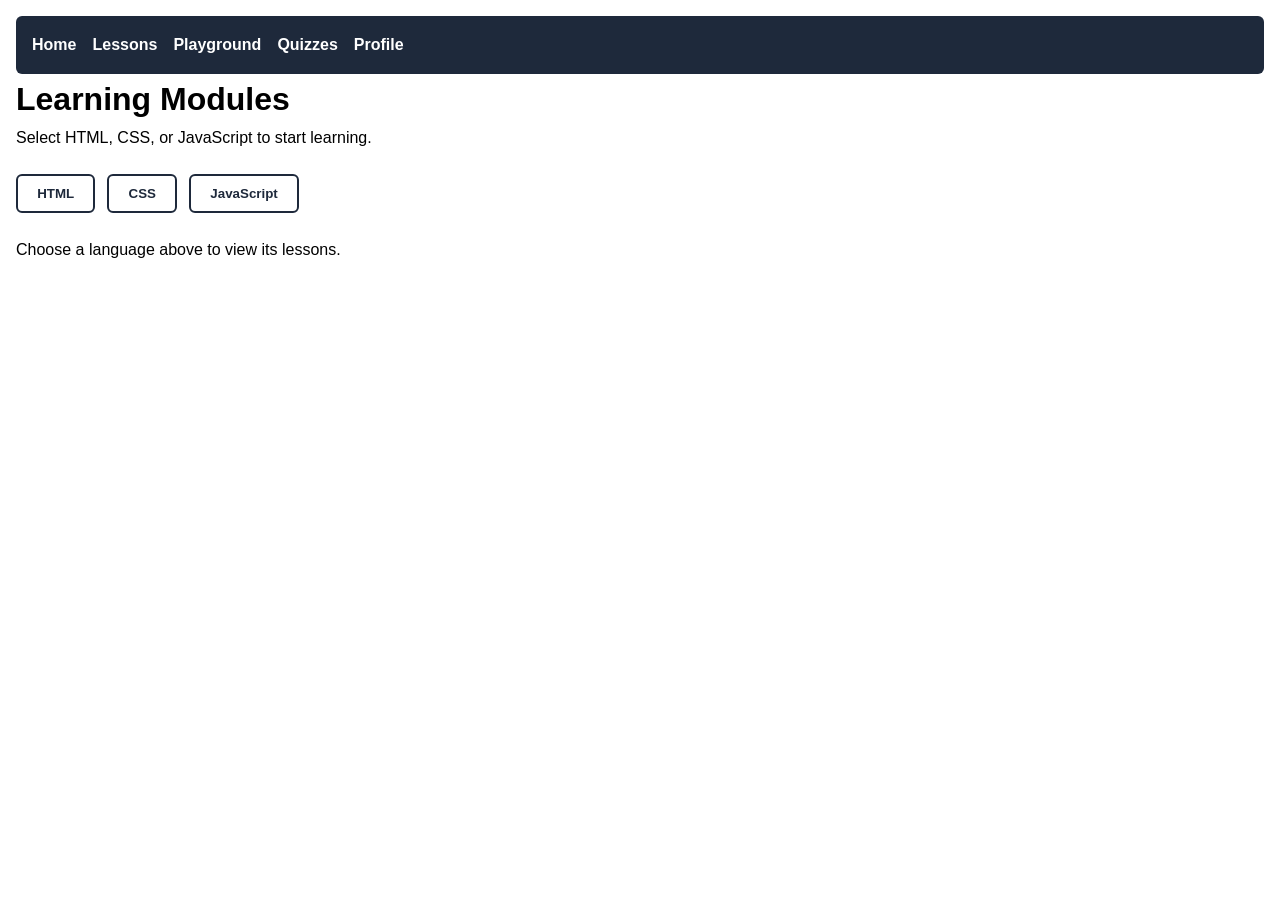
==== app.html @ 5ff77837 "Making the navigation bar and styling" ====
<!DOCTYPE html>
<html lang="en">
<head>
  <meta charset="UTF-8">
  <meta name="viewport" content="width=device-width, initial-scale=1.0">
  <title>CODECODE | Learning Modules</title>
  <link rel="stylesheet" href="styles.css">
</head>
<body>
  <header>
    <nav aria-label="Main Navigation">
      <a href="index.html">Home</a>
      <a href="app.html">Lessons</a>
      <a href="playground.html">Playground</a>
      <a href="quizzes.html" data-available="false">Quizzes</a>
      <a href="profile.html" data-available="false">Profile</a>
    </nav>
  </header>
<div id="nav-error" role="alert" hidden></div>
  <main>
    <h1>Learning Modules</h1>
    <p>Select HTML, CSS, or JavaScript to start learning.</p>
    <div id="module-selector" role="group" aria-label="Select programming language">
      <button type="button" class="module-btn" data-lang="html">HTML</button>
      <button type="button" class="module-btn" data-lang="css">CSS</button>
      <button type="button" class="module-btn" data-lang="javascript">JavaScript</button>
    </div>

    <section id="lessons-container" aria-live="polite">
      <p>Choose a language above to view its lessons.</p>
    </section>
  </main>

  <script src="script.js"></script>
</body>
</html>
---- styles.css ----
* {
  box-sizing: border-box;
  margin: 0;
  padding: 0;
}

body {
  font-family: Arial, sans-serif;
  line-height: 1.6;
  padding: 1rem;
}

nav {
  display: flex;
  flex-wrap: wrap;
  gap: 1rem;
  background-color: #1e293b;
  padding: 1rem;
  border-radius: 6px;
}

nav a {
  color: #ffffff;
  text-decoration: none;
  font-weight: bold;
}

nav a:hover {
  text-decoration: underline;
}

#nav-error {
  background-color: #fee2e2;
  color: #991b1b;
  border: 1px solid #f87171;
  padding: 0.75rem 1rem;
  margin-top: 1rem;
  border-radius: 6px;
}
#module-selector {
  display: flex;
  flex-wrap: wrap;
  gap: 0.75rem;
  margin: 1.5rem 0;
}

.module-btn {
  padding: 0.6rem 1.2rem;
  border: 2px solid #1e293b;
  background-color: #ffffff;
  color: #1e293b;
  border-radius: 6px;
  font-weight: bold;
  cursor: pointer;
}

.module-btn.active {
  background-color: #1e293b;
  color: #ffffff;
}

#lessons-container {
  display: grid;
  gap: 1rem;
}

.lesson-card {
  border: 1px solid #cbd5e1;
  border-radius: 6px;
  padding: 1rem;
  background-color: #f8fafc;
}
.sr-only {
  position: absolute;
  width: 1px;
  height: 1px;
  overflow: hidden;
  clip: rect(0, 0, 0, 0);
}

.editor-card,
.output-card {
  border: 1px solid #cbd5e1;
  border-radius: 8px;
  padding: 1.25rem;
  margin-top: 1.5rem;
  background-color: #ffffff;
}

#code-editor {
  width: 100%;
  background-color: #0f172a;
  color: #f8fafc;
  font-family: monospace;
  font-size: 1rem;
  padding: 1rem;
  border-radius: 6px;
  border: 1px solid #334155;
  resize: vertical;
}

.editor-actions {
  display: flex;
  gap: 0.75rem;
  margin-top: 1rem;
}

#run-code-btn,
#reset-code-btn {
  padding: 0.6rem 1.25rem;
  border-radius: 6px;
  font-weight: bold;
  cursor: pointer;
}

#run-code-btn {
  background-color: #1e293b;
  color: #ffffff;
  border: none;
}

#reset-code-btn {
  background-color: #ffffff;
  color: #1e293b;
  border: 1px solid #cbd5e1;
}

.msg-error {
  color: #991b1b;
  font-weight: bold;
}

.msg-success {
  color: #166534;
  font-weight: bold;
}
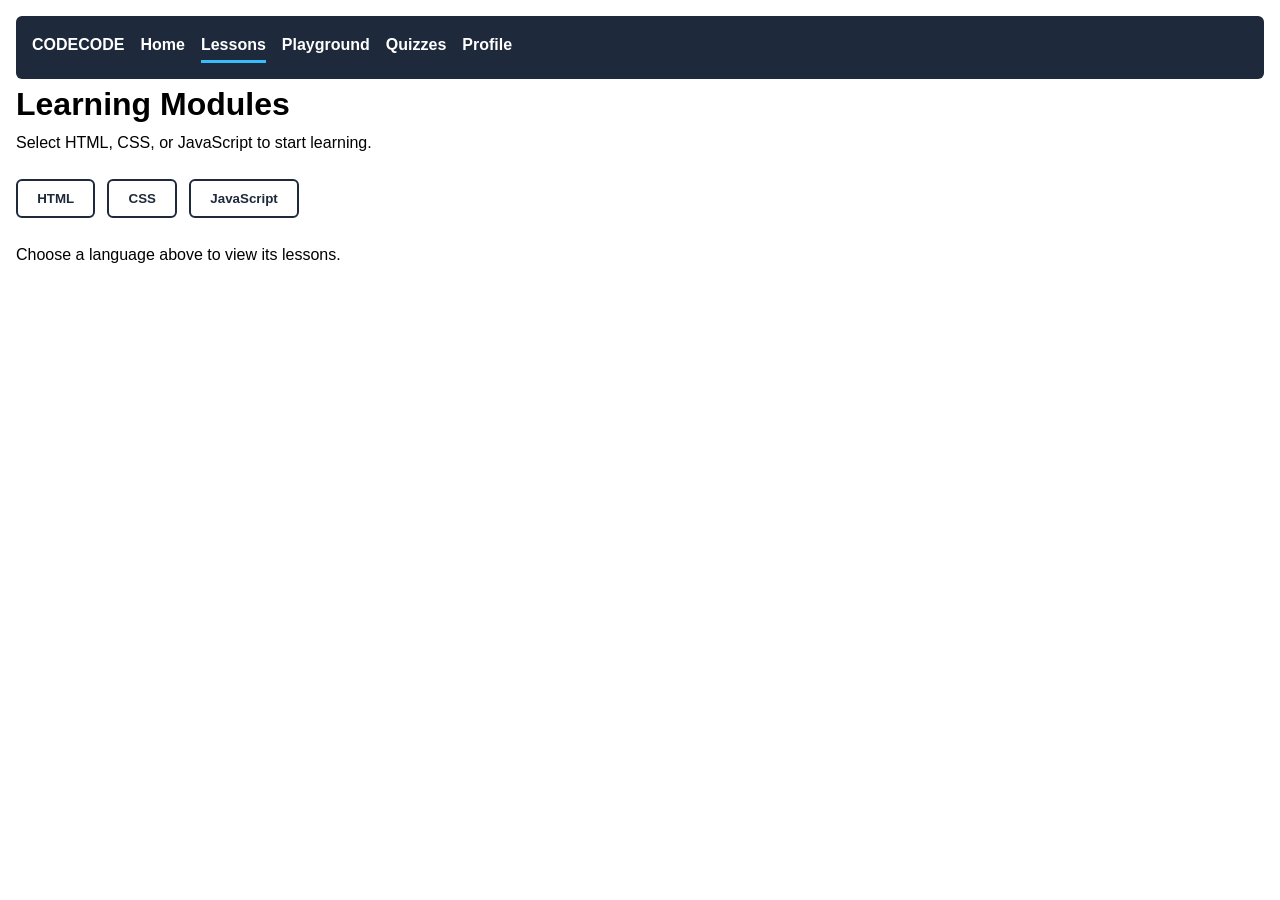
==== commit 740dfa63: "Completed the navigation bar and its funtions" ====
--- a/app.html
+++ b/app.html
@@ -9,11 +9,12 @@
 <body>
   <header>
     <nav aria-label="Main Navigation">
+    <a href="index.html" class="brand">CODECODE</a>
       <a href="index.html">Home</a>
-      <a href="app.html">Lessons</a>
+      <a href="app.html" aria-current="page">Lessons</a>
       <a href="playground.html">Playground</a>
-      <a href="quizzes.html" data-available="false">Quizzes</a>
-      <a href="profile.html" data-available="false">Profile</a>
+      <a href="quizzes.html">Quizzes</a>
+      <a href="profile.html">Profile</a>
     </nav>
   </header>
 <div id="nav-error" role="alert" hidden></div>
--- a/styles.css
+++ b/styles.css
@@ -24,18 +24,20 @@
   text-decoration: none;
   font-weight: bold;
 }
+nav a[aria-current="page"] {
+  border-bottom: 3px solid #38bdf8;
+  padding-bottom: 2px;
+}
 
 nav a:hover {
   text-decoration: underline;
 }
 
+
 #nav-error {
-  background-color: #fee2e2;
-  color: #991b1b;
-  border: 1px solid #f87171;
-  padding: 0.75rem 1rem;
-  margin-top: 1rem;
-  border-radius: 6px;
+  #nav-error:empty {
+  display: none;
+}
 }
 #module-selector {
   display: flex;
@@ -133,4 +135,147 @@
 .msg-success {
   color: #166534;
   font-weight: bold;
+}
+#code-output {
+  width: 100%;
+  min-height: 220px;
+  margin-top: 1rem;
+  border: 1px solid #cbd5e1;
+  border-radius: 6px;
+  background-color: #ffffff;
+}
+
+#activity-list {
+  display: flex;
+  flex-wrap: wrap;
+  gap: 0.75rem;
+  margin: 1.5rem 0;
+}
+
+.activity-btn {
+  padding: 0.75rem 1.1rem;
+  border: 1px solid #cbd5e1;
+  border-radius: 6px;
+  background-color: #ffffff;
+  font-weight: 600;
+  cursor: pointer;
+}
+
+.activity-btn:hover {
+  background-color: #f1f5f9;
+}
+
+.quiz-card {
+  background-color: #ffffff;
+  border: 1px solid #cbd5e1;
+  border-radius: 8px;
+  padding: 1.5rem;
+}
+
+.option-btn {
+  display: block;
+  width: 100%;
+  text-align: left;
+  padding: 0.75rem 1rem;
+  margin: 0.5rem 0;
+  border: 1px solid #cbd5e1;
+  border-radius: 6px;
+  background-color: #f8fafc;
+  cursor: pointer;
+}
+
+.option-btn:hover {
+  background-color: #e2e8f0;
+}
+
+.challenge-input {
+  width: 100%;
+  margin: 0.75rem 0;
+  padding: 0.75rem;
+  font-family: monospace;
+  border: 1px solid #cbd5e1;
+  border-radius: 6px;
+}
+
+#quiz-feedback {
+  margin-top: 1rem;
+  font-weight: 600;
+}
+
+.profile-card {
+  background-color: #ffffff;
+  border: 1px solid #cbd5e1;
+  border-radius: 8px;
+  padding: 1.5rem;
+  margin-top: 1.5rem;
+}
+
+.completed-list {
+  list-style: none;
+  padding: 0;
+  margin: 1rem 0 0;
+  display: flex;
+  flex-direction: column;
+  gap: 0.6rem;
+}
+
+.completed-item {
+  padding: 0.75rem 1rem;
+  background-color: #ecfdf5;
+  border: 1px solid #a7f3d0;
+  border-radius: 6px;
+  color: #065f46;
+  font-weight: 600;
+}
+
+.complete-btn {
+  margin-top: 0.75rem;
+}
+
+.complete-btn:disabled {
+  background-color: #d1fae5;
+  color: #065f46;
+  border-color: #6ee7b7;
+  cursor: default;
+}
+
+.scores-list {
+  list-style: none;
+  padding: 0;
+  margin: 1rem 0 0;
+  display: flex;
+  flex-direction: column;
+  gap: 0.6rem;
+}
+
+.score-item {
+  padding: 0.75rem 1rem;
+  background-color: #eff6ff;
+  border: 1px solid #bfdbfe;
+  border-radius: 6px;
+  color: #1e40af;
+  font-weight: 600;
+}
+
+#quiz-summary-msg {
+  margin-top: 1rem;
+  font-weight: 600;
+}
+
+.badges-list {
+  list-style: none;
+  padding: 0;
+  margin: 1rem 0 0;
+  display: flex;
+  flex-direction: column;
+  gap: 0.6rem;
+}
+
+.badge-item {
+  padding: 0.75rem 1rem;
+  background-color: #fefce8;
+  border: 1px solid #fde047;
+  border-radius: 6px;
+  color: #854d0e;
+  font-weight: 600;
 }
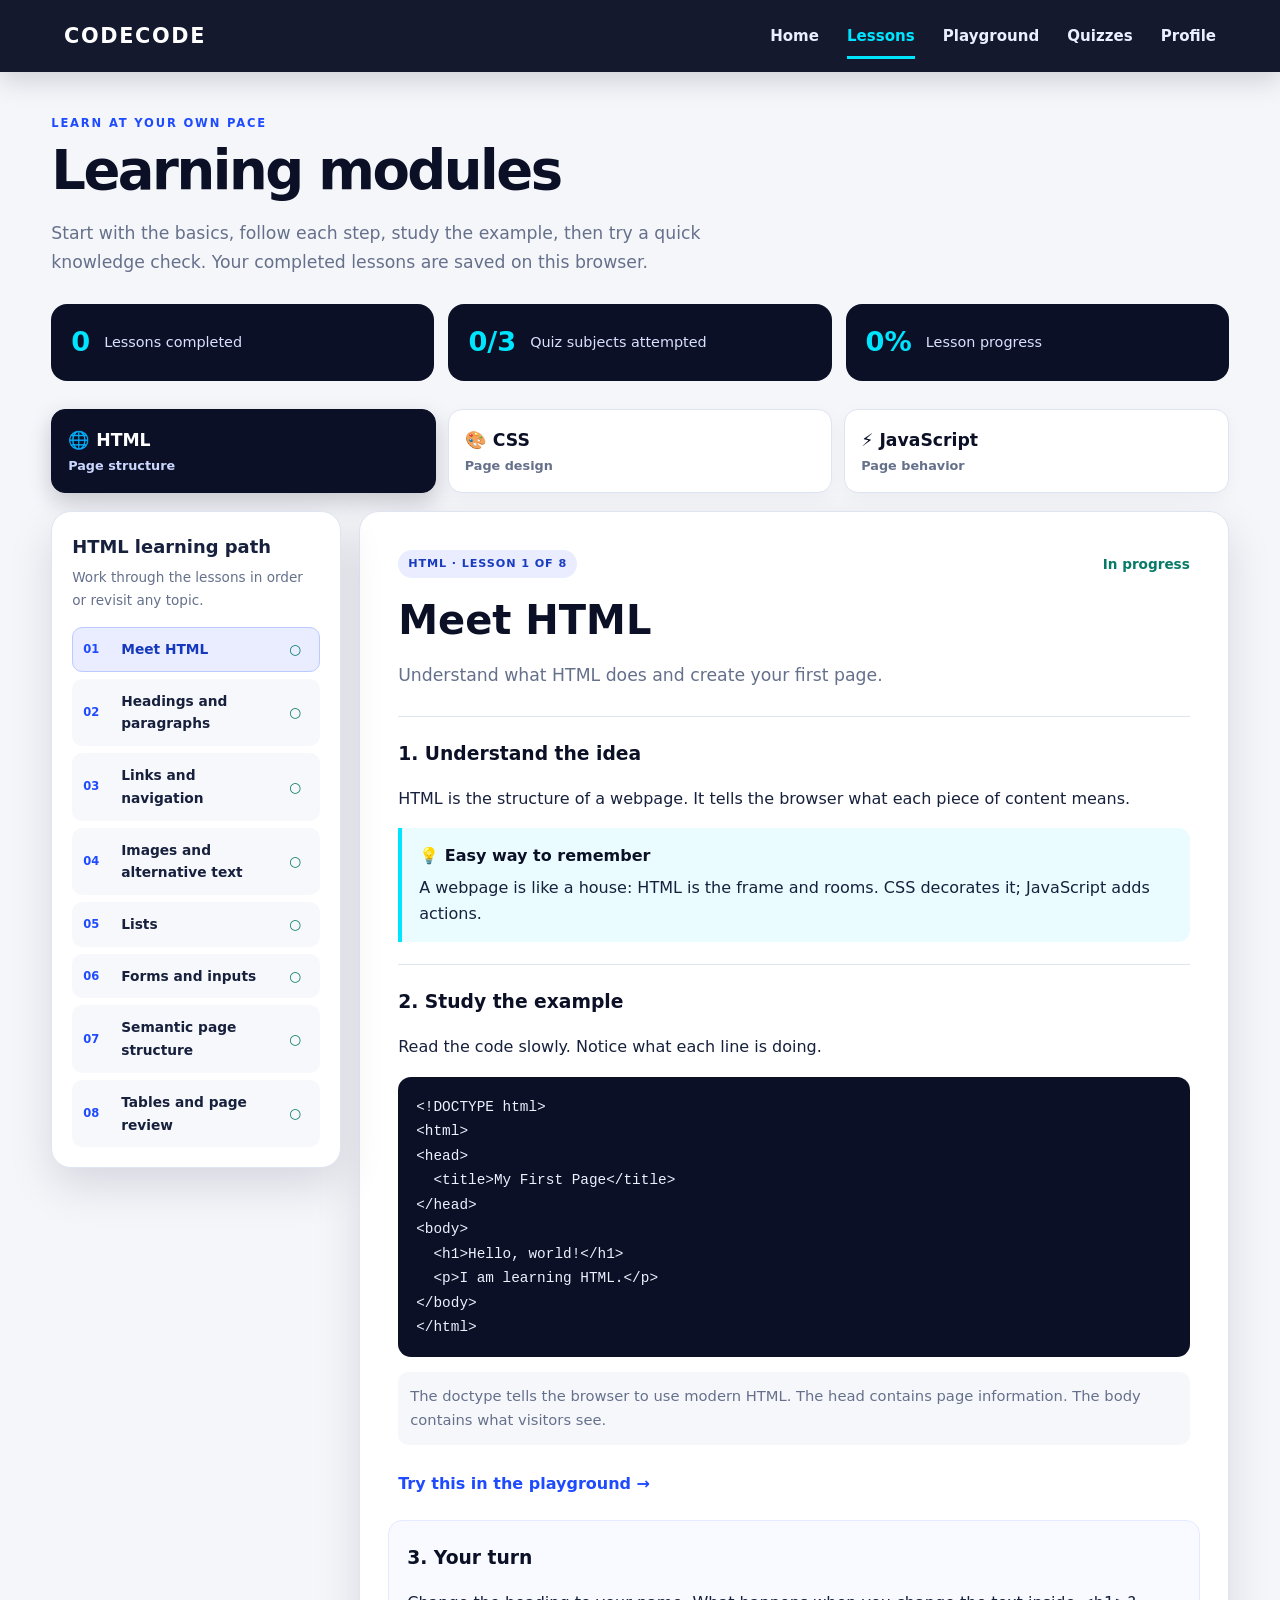
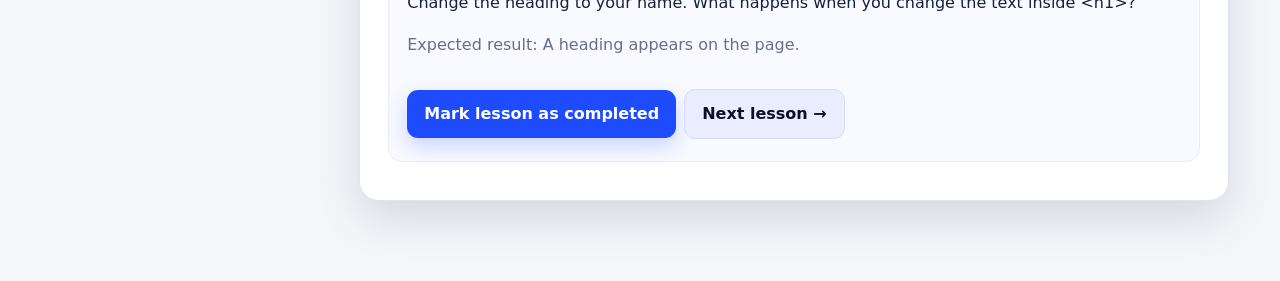
==== commit a724ff13: "adding new modules" ====
--- a/app.html
+++ b/app.html
@@ -1,37 +1,23 @@
 <!DOCTYPE html>
 <html lang="en">
 <head>
-  <meta charset="UTF-8">
-  <meta name="viewport" content="width=device-width, initial-scale=1.0">
-  <title>CODECODE | Learning Modules</title>
-  <link rel="stylesheet" href="styles.css">
+  <meta charset="UTF-8"><meta name="viewport" content="width=device-width, initial-scale=1.0">
+  <meta name="theme-color" content="#0B1026"><title>CODECODE | Learning Modules</title><link rel="stylesheet" href="styles.css">
 </head>
 <body>
-  <header>
-    <nav aria-label="Main Navigation">
-    <a href="index.html" class="brand">CODECODE</a>
-      <a href="index.html">Home</a>
-      <a href="app.html" aria-current="page">Lessons</a>
-      <a href="playground.html">Playground</a>
-      <a href="quizzes.html">Quizzes</a>
-      <a href="profile.html">Profile</a>
-    </nav>
-  </header>
-<div id="nav-error" role="alert" hidden></div>
-  <main>
-    <h1>Learning Modules</h1>
-    <p>Select HTML, CSS, or JavaScript to start learning.</p>
-    <div id="module-selector" role="group" aria-label="Select programming language">
-      <button type="button" class="module-btn" data-lang="html">HTML</button>
-      <button type="button" class="module-btn" data-lang="css">CSS</button>
-      <button type="button" class="module-btn" data-lang="javascript">JavaScript</button>
-    </div>
-
-    <section id="lessons-container" aria-live="polite">
-      <p>Choose a language above to view its lessons.</p>
-    </section>
-  </main>
-
-  <script src="script.js"></script>
-</body>
-</html>+<header><nav aria-label="Main Navigation"><a href="index.html" class="brand">CODECODE</a><a href="index.html">Home</a><a href="app.html" aria-current="page">Lessons</a><a href="playground.html">Playground</a><a href="quizzes.html">Quizzes</a><a href="profile.html">Profile</a></nav></header>
+<main>
+  <section class="page-heading"><p class="eyebrow">LEARN AT YOUR OWN PACE</p><h1>Learning modules</h1><p>Start with the basics, follow each step, study the example, then try a quick knowledge check. Your completed lessons are saved on this browser.</p></section>
+  <section class="stats-strip" id="learning-overview" aria-live="polite"></section>
+  <div id="module-selector" class="module-selector" role="group" aria-label="Choose a learning path">
+    <button type="button" class="module-btn active" data-lang="html">🌐 HTML <small>Page structure</small></button>
+    <button type="button" class="module-btn" data-lang="css">🎨 CSS <small>Page design</small></button>
+    <button type="button" class="module-btn" data-lang="javascript">⚡ JavaScript <small>Page behavior</small></button>
+  </div>
+  <section class="module-layout">
+    <aside class="lesson-sidebar"><h2 id="path-title">HTML learning path</h2><p class="muted">Work through the lessons in order or revisit any topic.</p><div id="lesson-list" class="lesson-list"></div></aside>
+    <article id="lesson-detail" class="lesson-detail" aria-live="polite"><p>Select a lesson to begin.</p></article>
+  </section>
+</main>
+<script src="script.js"></script>
+</body></html>
--- a/styles.css
+++ b/styles.css
@@ -1,281 +1,1213 @@
+:root {
+    --navy: #0B1026;
+    --blue: #1F4BFF;
+    --cyan: #00E5FF;
+    --paper: #F5F6FA;
+    --surface: #fff;
+    --ink: #17203c;
+    --muted: #65708b;
+    --border: #dfe4f1;
+    --soft: #eef2ff;
+    --success: #087b68;
+    --danger: #b4233a;
+    --shadow: 0 18px 45px rgba(5, 12, 42, .12)
+}
+
 * {
-  box-sizing: border-box;
-  margin: 0;
-  padding: 0;
+    box-sizing: border-box
+}
+
+html {
+    scroll-behavior: smooth
 }
 
 body {
-  font-family: Arial, sans-serif;
-  line-height: 1.6;
-  padding: 1rem;
+    margin: 0;
+    background: var(--paper);
+    color: var(--ink);
+    font-family: Inter, ui-sans-serif, system-ui, -apple-system, "Segoe UI", sans-serif;
+    line-height: 1.65
+}
+
+a {
+    color: var(--blue)
+}
+
+button,
+input,
+select,
+textarea {
+    font: inherit
+}
+
+button {
+    cursor: pointer
+}
+
+button:focus-visible,
+a:focus-visible,
+input:focus-visible,
+select:focus-visible,
+textarea:focus-visible {
+    outline: 3px solid var(--cyan);
+    outline-offset: 3px
+}
+
+header {
+    position: sticky;
+    top: 0;
+    z-index: 20;
+    background: rgba(11, 16, 38, .96);
+    backdrop-filter: blur(14px);
+    padding: 0 5vw;
+    box-shadow: 0 8px 28px rgba(4, 8, 28, .16)
 }
 
 nav {
-  display: flex;
-  flex-wrap: wrap;
-  gap: 1rem;
-  background-color: #1e293b;
-  padding: 1rem;
-  border-radius: 6px;
+    max-width: 1180px;
+    min-height: 72px;
+    margin: auto;
+    display: flex;
+    align-items: center;
+    gap: clamp(12px, 2.2vw, 30px);
+    flex-wrap: wrap
 }
 
 nav a {
-  color: #ffffff;
-  text-decoration: none;
-  font-weight: bold;
-}
-nav a[aria-current="page"] {
-  border-bottom: 3px solid #38bdf8;
-  padding-bottom: 2px;
+    color: #eaf0ff;
+    text-decoration: none;
+    font-weight: 650;
+    font-size: .94rem;
+    padding: 8px 0
 }
 
 nav a:hover {
-  text-decoration: underline;
-}
-
-
-#nav-error {
-  #nav-error:empty {
-  display: none;
-}
-}
-#module-selector {
-  display: flex;
-  flex-wrap: wrap;
-  gap: 0.75rem;
-  margin: 1.5rem 0;
+    color: var(--cyan)
+}
+
+nav a[aria-current=page] {
+    color: var(--cyan);
+    box-shadow: 0 3px 0 var(--cyan)
+}
+
+nav .brand {
+    font-size: 1.3rem;
+    font-weight: 900;
+    letter-spacing: .08em;
+    color: white;
+    margin-right: auto
+}
+
+main {
+    width: min(1180px, 92vw);
+    margin: 42px auto 80px
+}
+
+.page-heading {
+    max-width: 780px;
+    margin: 0 0 28px
+}
+
+.eyebrow {
+    font-size: .72rem;
+    letter-spacing: .16em;
+    font-weight: 850;
+    color: var(--blue);
+    margin: 0 0 8px
+}
+
+.page-heading h1 {
+    font-size: clamp(2.1rem, 5vw, 3.4rem);
+    line-height: 1.12;
+    letter-spacing: -.045em;
+    color: var(--navy);
+    margin: 0 0 14px
+}
+
+.page-heading>p:last-child {
+    color: var(--muted);
+    font-size: 1.08rem;
+    max-width: 720px
+}
+
+.btn-primary,
+.btn-secondary,
+.btn-danger {
+    display: inline-flex;
+    align-items: center;
+    justify-content: center;
+    gap: 8px;
+    border: 0;
+    border-radius: 11px;
+    padding: 11px 17px;
+    font-weight: 800;
+    text-decoration: none;
+    transition: transform .18s, box-shadow .18s, background .18s
+}
+
+.btn-primary {
+    background: var(--blue);
+    color: white;
+    box-shadow: 0 8px 20px rgba(31, 75, 255, .22)
+}
+
+.btn-primary:hover {
+    background: #173bd1;
+    transform: translateY(-2px)
+}
+
+.btn-secondary {
+    background: #e9edff;
+    color: var(--navy);
+    border: 1px solid #d5dcff
+}
+
+.btn-secondary:hover {
+    background: #dce4ff;
+    transform: translateY(-1px)
+}
+
+.btn-danger {
+    background: #fff0f1;
+    color: var(--danger);
+    border: 1px solid #ffd0d5
+}
+
+.btn-danger:hover {
+    background: #ffe2e5
+}
+
+.btn-primary:disabled,
+.btn-secondary:disabled {
+    opacity: .55;
+    cursor: not-allowed;
+    transform: none
+}
+
+.text-link {
+    display: inline-block;
+    font-weight: 800;
+    text-decoration: none;
+    margin-top: 12px
+}
+
+.text-link:hover {
+    text-decoration: underline
+}
+
+.muted {
+    color: var(--muted)
+}
+
+.stats-strip,
+.profile-stats {
+    display: grid;
+    grid-template-columns: repeat(3, 1fr);
+    gap: 14px;
+    margin: 24px 0
+}
+
+.mini-stat,
+.profile-stat {
+    background: var(--navy);
+    color: white;
+    border-radius: 16px;
+    padding: 16px 20px;
+    display: flex;
+    align-items: center;
+    gap: 14px
+}
+
+.mini-stat strong,
+.profile-stat strong {
+    font-size: 1.7rem;
+    color: var(--cyan)
+}
+
+.mini-stat span,
+.profile-stat span {
+    font-size: .9rem;
+    color: #d9e1ff
+}
+
+.module-selector {
+    display: grid;
+    grid-template-columns: repeat(3, 1fr);
+    gap: 12px;
+    margin: 28px 0 18px
 }
 
 .module-btn {
-  padding: 0.6rem 1.2rem;
-  border: 2px solid #1e293b;
-  background-color: #ffffff;
-  color: #1e293b;
-  border-radius: 6px;
-  font-weight: bold;
-  cursor: pointer;
+    border: 1px solid var(--border);
+    background: white;
+    color: var(--navy);
+    border-radius: 14px;
+    padding: 16px;
+    text-align: left;
+    font-weight: 900;
+    font-size: 1.08rem;
+    box-shadow: 0 5px 18px rgba(10, 20, 60, .04)
+}
+
+.module-btn small {
+    display: block;
+    color: var(--muted);
+    font-size: .8rem;
+    font-weight: 600
 }
 
 .module-btn.active {
-  background-color: #1e293b;
-  color: #ffffff;
-}
-
-#lessons-container {
-  display: grid;
-  gap: 1rem;
-}
-
-.lesson-card {
-  border: 1px solid #cbd5e1;
-  border-radius: 6px;
-  padding: 1rem;
-  background-color: #f8fafc;
-}
+    background: var(--navy);
+    color: white;
+    border-color: var(--navy);
+    box-shadow: 0 9px 22px rgba(11, 16, 38, .2)
+}
+
+.module-btn.active small {
+    color: #cbd7ff
+}
+
+.module-layout {
+    display: grid;
+    grid-template-columns: 290px minmax(0, 1fr);
+    gap: 18px;
+    align-items: start
+}
+
+.lesson-sidebar,
+.lesson-detail,
+.editor-card,
+.output-card,
+.profile-card,
+.profile-hero,
+.tip-card {
+    background: var(--surface);
+    border: 1px solid var(--border);
+    border-radius: 20px;
+    box-shadow: var(--shadow)
+}
+
+.lesson-sidebar {
+    padding: 20px;
+    position: sticky;
+    top: 92px
+}
+
+.lesson-sidebar h2 {
+    font-size: 1.12rem;
+    margin: 0
+}
+
+.lesson-sidebar>.muted {
+    font-size: .85rem;
+    margin: 5px 0 16px
+}
+
+.lesson-list {
+    display: grid;
+    gap: 7px;
+    margin-top: 15px
+}
+
+.lesson-nav-item {
+    display: grid;
+    grid-template-columns: 30px 1fr 20px;
+    align-items: center;
+    gap: 8px;
+    text-align: left;
+    border: 1px solid transparent;
+    background: #f7f8fc;
+    color: var(--ink);
+    border-radius: 10px;
+    padding: 10px;
+    font-weight: 700;
+    font-size: .86rem
+}
+
+.lesson-nav-item:hover {
+    border-color: #c8d4ff;
+    background: #f0f3ff
+}
+
+.lesson-nav-item.active {
+    background: #e9edff;
+    border-color: #bdcaff;
+    color: #1638bd
+}
+
+.lesson-number {
+    font-size: .72rem;
+    color: var(--blue);
+    font-weight: 900
+}
+
+.lesson-check {
+    color: var(--success);
+    font-weight: 900
+}
+
+.lesson-detail {
+    padding: clamp(20px, 4vw, 38px);
+    min-height: 600px
+}
+
+.lesson-topline,
+.section-row,
+.quiz-heading,
+.editor-toolbar {
+    display: flex;
+    justify-content: space-between;
+    align-items: center;
+    gap: 14px;
+    flex-wrap: wrap
+}
+
+.tag {
+    display: inline-flex;
+    align-items: center;
+    background: #e9edff;
+    color: #193bbd;
+    border-radius: 999px;
+    padding: 5px 10px;
+    font-size: .7rem;
+    font-weight: 900;
+    letter-spacing: .08em
+}
+
+.completion-state {
+    color: var(--success);
+    font-weight: 800;
+    font-size: .85rem
+}
+
+.lesson-detail h2 {
+    font-size: clamp(1.7rem, 4vw, 2.5rem);
+    line-height: 1.2;
+    margin: 18px 0 8px;
+    color: var(--navy)
+}
+
+.lesson-lead {
+    font-size: 1.08rem;
+    color: var(--muted);
+    margin-bottom: 26px
+}
+
+.lesson-section {
+    border-top: 1px solid var(--border);
+    padding: 22px 0
+}
+
+.lesson-section h3 {
+    margin: 0 0 8px;
+    color: var(--navy)
+}
+
+.analogy-box {
+    background: #eafcff;
+    border-left: 4px solid var(--cyan);
+    padding: 15px 17px;
+    border-radius: 0 12px 12px 0;
+    margin-top: 16px
+}
+
+.analogy-box strong {
+    color: var(--navy)
+}
+
+.analogy-box p {
+    margin: 5px 0 0
+}
+
+.code-sample {
+    background: var(--navy);
+    color: #eaf2ff;
+    padding: 18px;
+    border-radius: 13px;
+    overflow: auto;
+    font: .9rem/1.7 ui-monospace, SFMono-Regular, Consolas, monospace;
+    white-space: pre-wrap
+}
+
+.explanation-note {
+    font-size: .92rem;
+    color: var(--muted);
+    background: #f6f7fb;
+    border-radius: 10px;
+    padding: 12px
+}
+
+.practice-box {
+    background: #f8faff;
+    margin: 0 -10px;
+    padding: 22px 18px;
+    border-radius: 14px;
+    border: 1px solid #e4eaff
+}
+
+.practice-box button {
+    margin: 14px 8px 0 0
+}
+
+.editor-card,
+.output-card,
+.profile-card,
+.tip-card {
+    padding: clamp(18px, 3vw, 28px);
+    margin-top: 20px
+}
+
+.editor-toolbar {
+    margin-bottom: 16px
+}
+
+.language-tabs {
+    display: flex;
+    gap: 7px;
+    flex-wrap: wrap
+}
+
+.language-tab {
+    border: 1px solid var(--border);
+    background: #f5f6fa;
+    border-radius: 9px;
+    padding: 8px 13px;
+    font-weight: 800;
+    color: var(--ink)
+}
+
+.language-tab.active {
+    background: var(--navy);
+    border-color: var(--navy);
+    color: white
+}
+
+.example-picker {
+    display: flex;
+    align-items: center;
+    gap: 8px;
+    font-size: .87rem;
+    font-weight: 750
+}
+
+.example-picker select {
+    border: 1px solid var(--border);
+    border-radius: 9px;
+    padding: 9px;
+    background: white;
+    max-width: 220px
+}
+
+.editor-help {
+    background: #eafcff;
+    color: #14505c;
+    border-radius: 10px;
+    padding: 11px 14px;
+    margin-bottom: 16px;
+    font-size: .9rem
+}
+
+.editor-label {
+    display: flex;
+    justify-content: space-between;
+    gap: 10px;
+    font-weight: 850;
+    margin-bottom: 8px
+}
+
+.editor-label span {
+    font-size: .8rem;
+    color: var(--muted);
+    font-weight: 500
+}
+
+#code-editor {
+    display: block;
+    width: 100%;
+    min-height: 320px;
+    resize: vertical;
+    background: #090e23;
+    color: #e6f4ff;
+    border: 1px solid #26345e;
+    border-radius: 13px;
+    padding: 18px;
+    font: .9rem/1.7 ui-monospace, SFMono-Regular, Consolas, monospace;
+    tab-size: 2
+}
+
+#code-editor:focus {
+    outline: 3px solid var(--cyan);
+    outline-offset: 2px
+}
+
+.editor-actions {
+    display: flex;
+    gap: 10px;
+    flex-wrap: wrap;
+    margin-top: 15px
+}
+
+.status-message {
+    color: var(--muted);
+    margin: 14px 0 0;
+    font-size: .9rem
+}
+
+.msg-success {
+    color: var(--success);
+    font-weight: 800
+}
+
+.msg-error {
+    color: var(--danger);
+    font-weight: 800
+}
+
+.section-row h2,
+.output-card h2 {
+    margin: 0;
+    color: var(--navy)
+}
+
+.preview-dot {
+    font-size: .8rem;
+    color: var(--success);
+    font-weight: 800
+}
+
+#code-output {
+    display: block;
+    width: 100%;
+    height: 330px;
+    border: 1px solid var(--border);
+    border-radius: 12px;
+    background: white;
+    margin-top: 15px
+}
+
+.tip-card {
+    background: linear-gradient(120deg, #0B1026, #182e76);
+    color: white
+}
+
+.tip-card h2 {
+    margin: 0 0 7px
+}
+
+.tip-card p {
+    color: #dce6ff
+}
+
+.tip-card .text-link {
+    color: var(--cyan)
+}
+
+.playground-guide {
+    display: grid;
+    grid-template-columns: repeat(3, 1fr);
+    gap: 12px
+}
+
+.playground-guide div {
+    background: #e9edff;
+    border: 1px solid #d5ddff;
+    border-radius: 13px;
+    padding: 14px 16px
+}
+
+.playground-guide strong,
+.playground-guide span {
+    display: block
+}
+
+.playground-guide strong {
+    color: #1839b8
+}
+
+.playground-guide span {
+    font-size: .85rem;
+    color: var(--muted)
+}
+
+#activity-list {
+    display: grid;
+    grid-template-columns: repeat(3, 1fr);
+    gap: 14px;
+    margin: 24px 0
+}
+
+.quiz-choice-card {
+    background: white;
+    border: 1px solid var(--border);
+    border-radius: 17px;
+    padding: 20px;
+    box-shadow: 0 8px 24px rgba(10, 20, 60, .06)
+}
+
+.quiz-choice-card h2 {
+    font-size: 1.18rem;
+    margin: 12px 0 5px;
+    color: var(--navy)
+}
+
+.quiz-choice-card p {
+    color: var(--muted);
+    font-size: .9rem
+}
+
+.quiz-choice-card .quiz-latest {
+    min-height: 45px
+}
+
+.quiz-choice-card button {
+    margin-top: 8px
+}
+
+.quiz-card {
+    background: white;
+    border: 1px solid var(--border);
+    border-radius: 20px;
+    padding: clamp(18px, 3vw, 30px);
+    box-shadow: var(--shadow)
+}
+
+.quiz-heading h2 {
+    margin: 8px 0;
+    color: var(--navy)
+}
+
+.quiz-count {
+    font-weight: 850;
+    color: var(--blue)
+}
+
+.quiz-progress-track,
+.progress-track {
+    height: 10px;
+    background: #e8ebf4;
+    border-radius: 999px;
+    overflow: hidden;
+    margin: 16px 0 8px
+}
+
+.progress-fill {
+    height: 100%;
+    width: 0;
+    background: linear-gradient(90deg, var(--blue), var(--cyan));
+    border-radius: 999px;
+    transition: width .25s
+}
+
+.question-block {
+    border: 1px solid var(--border);
+    border-radius: 13px;
+    padding: 17px;
+    margin: 14px 0;
+    min-width: 0
+}
+
+.question-block legend {
+    font-weight: 850;
+    color: var(--navy);
+    padding: 0 6px
+}
+
+.quiz-option {
+    display: flex;
+    align-items: flex-start;
+    gap: 10px;
+    padding: 10px 12px;
+    margin: 7px 0;
+    background: #f7f8fc;
+    border: 1px solid transparent;
+    border-radius: 9px;
+    cursor: pointer
+}
+
+.quiz-option:hover {
+    border-color: #cbd6ff;
+    background: #f0f3ff
+}
+
+.quiz-option input {
+    margin-top: 5px;
+    accent-color: var(--blue)
+}
+
+.correct-option {
+    background: #e6f8f2;
+    border-color: #91ddc4
+}
+
+.wrong-option {
+    background: #fff0f1;
+    border-color: #ffc5cc
+}
+
+.answer-explanation {
+    font-size: .88rem;
+    color: var(--muted);
+    margin: 10px 0 0
+}
+
+.answer-correct {
+    border-color: #91ddc4
+}
+
+.answer-incorrect {
+    border-color: #ffc5cc
+}
+
+.quiz-submit-row {
+    display: flex;
+    align-items: center;
+    gap: 14px;
+    flex-wrap: wrap;
+    margin-top: 20px
+}
+
+.quiz-submit-row #quiz-feedback {
+    color: var(--success)
+}
+
+.empty-state {
+    padding: 24px;
+    text-align: center;
+    background: #f7f8fc;
+    border: 1px dashed #cbd3e5;
+    border-radius: 13px;
+    color: var(--muted)
+}
+
+.empty-state h2 {
+    color: var(--navy);
+    margin: 0 0 6px
+}
+
+.profile-hero {
+    display: flex;
+    align-items: center;
+    gap: 18px;
+    padding: 22px 26px;
+    margin: 20px 0
+}
+
+.avatar {
+    width: 68px;
+    height: 68px;
+    border-radius: 20px;
+    background: #e9edff;
+    display: grid;
+    place-items: center;
+    font-size: 2rem
+}
+
+.profile-intro {
+    flex: 1
+}
+
+.profile-intro h2 {
+    margin: 0;
+    color: var(--navy)
+}
+
+.profile-intro p:last-child {
+    margin: 3px 0;
+    color: var(--muted)
+}
+
+.profile-card h2 {
+    font-size: 1.15rem;
+    margin: 0 0 14px;
+    color: var(--navy)
+}
+
+.progress-label {
+    font-size: 1.5rem;
+    font-weight: 900;
+    color: var(--blue)
+}
+
+.profile-grid {
+    display: grid;
+    grid-template-columns: repeat(2, 1fr);
+    gap: 18px
+}
+
+.profile-grid .profile-card {
+    margin-top: 18px
+}
+
+.simple-list {
+    list-style: none;
+    padding: 0;
+    margin: 0;
+    display: grid;
+    gap: 9px
+}
+
+.simple-list li {
+    padding: 12px;
+    background: #f7f8fc;
+    border-radius: 10px;
+    font-weight: 700;
+    display: grid;
+    grid-template-columns: 1fr auto;
+    gap: 4px 10px
+}
+
+.simple-list li span {
+    font-size: .8rem;
+    color: var(--blue)
+}
+
+.simple-list li small {
+    grid-column: 1/-1;
+    color: var(--muted);
+    font-weight: 500
+}
+
+.badge-grid {
+    display: grid;
+    grid-template-columns: repeat(2, 1fr);
+    gap: 10px
+}
+
+.achievement {
+    background: #f7f8fc;
+    border: 1px solid var(--border);
+    border-radius: 12px;
+    padding: 13px;
+    display: grid;
+    gap: 3px
+}
+
+.achievement>span {
+    font-size: 1.5rem
+}
+
+.achievement strong {
+    color: var(--navy)
+}
+
+.achievement small {
+    color: var(--muted)
+}
+
+.inline-button {
+    margin-top: 12px
+}
+
+.profile-tools {
+    display: flex;
+    justify-content: space-between;
+    gap: 20px;
+    align-items: center;
+    flex-wrap: wrap
+}
+
+.profile-tools h2 {
+    margin-bottom: 4px
+}
+
 .sr-only {
-  position: absolute;
-  width: 1px;
-  height: 1px;
-  overflow: hidden;
-  clip: rect(0, 0, 0, 0);
-}
-
-.editor-card,
-.output-card {
-  border: 1px solid #cbd5e1;
-  border-radius: 8px;
-  padding: 1.25rem;
-  margin-top: 1.5rem;
-  background-color: #ffffff;
-}
-
-#code-editor {
-  width: 100%;
-  background-color: #0f172a;
-  color: #f8fafc;
-  font-family: monospace;
-  font-size: 1rem;
-  padding: 1rem;
-  border-radius: 6px;
-  border: 1px solid #334155;
-  resize: vertical;
-}
-
-.editor-actions {
-  display: flex;
-  gap: 0.75rem;
-  margin-top: 1rem;
-}
-
-#run-code-btn,
-#reset-code-btn {
-  padding: 0.6rem 1.25rem;
-  border-radius: 6px;
-  font-weight: bold;
-  cursor: pointer;
-}
-
-#run-code-btn {
-  background-color: #1e293b;
-  color: #ffffff;
-  border: none;
-}
-
-#reset-code-btn {
-  background-color: #ffffff;
-  color: #1e293b;
-  border: 1px solid #cbd5e1;
-}
-
-.msg-error {
-  color: #991b1b;
-  font-weight: bold;
-}
-
-.msg-success {
-  color: #166534;
-  font-weight: bold;
-}
-#code-output {
-  width: 100%;
-  min-height: 220px;
-  margin-top: 1rem;
-  border: 1px solid #cbd5e1;
-  border-radius: 6px;
-  background-color: #ffffff;
-}
-
-#activity-list {
-  display: flex;
-  flex-wrap: wrap;
-  gap: 0.75rem;
-  margin: 1.5rem 0;
-}
-
-.activity-btn {
-  padding: 0.75rem 1.1rem;
-  border: 1px solid #cbd5e1;
-  border-radius: 6px;
-  background-color: #ffffff;
-  font-weight: 600;
-  cursor: pointer;
-}
-
-.activity-btn:hover {
-  background-color: #f1f5f9;
-}
-
-.quiz-card {
-  background-color: #ffffff;
-  border: 1px solid #cbd5e1;
-  border-radius: 8px;
-  padding: 1.5rem;
-}
-
-.option-btn {
-  display: block;
-  width: 100%;
-  text-align: left;
-  padding: 0.75rem 1rem;
-  margin: 0.5rem 0;
-  border: 1px solid #cbd5e1;
-  border-radius: 6px;
-  background-color: #f8fafc;
-  cursor: pointer;
-}
-
-.option-btn:hover {
-  background-color: #e2e8f0;
-}
-
-.challenge-input {
-  width: 100%;
-  margin: 0.75rem 0;
-  padding: 0.75rem;
-  font-family: monospace;
-  border: 1px solid #cbd5e1;
-  border-radius: 6px;
-}
-
-#quiz-feedback {
-  margin-top: 1rem;
-  font-weight: 600;
-}
-
-.profile-card {
-  background-color: #ffffff;
-  border: 1px solid #cbd5e1;
-  border-radius: 8px;
-  padding: 1.5rem;
-  margin-top: 1.5rem;
-}
-
-.completed-list {
-  list-style: none;
-  padding: 0;
-  margin: 1rem 0 0;
-  display: flex;
-  flex-direction: column;
-  gap: 0.6rem;
-}
-
-.completed-item {
-  padding: 0.75rem 1rem;
-  background-color: #ecfdf5;
-  border: 1px solid #a7f3d0;
-  border-radius: 6px;
-  color: #065f46;
-  font-weight: 600;
-}
-
-.complete-btn {
-  margin-top: 0.75rem;
-}
-
-.complete-btn:disabled {
-  background-color: #d1fae5;
-  color: #065f46;
-  border-color: #6ee7b7;
-  cursor: default;
-}
-
-.scores-list {
-  list-style: none;
-  padding: 0;
-  margin: 1rem 0 0;
-  display: flex;
-  flex-direction: column;
-  gap: 0.6rem;
-}
-
-.score-item {
-  padding: 0.75rem 1rem;
-  background-color: #eff6ff;
-  border: 1px solid #bfdbfe;
-  border-radius: 6px;
-  color: #1e40af;
-  font-weight: 600;
-}
-
-#quiz-summary-msg {
-  margin-top: 1rem;
-  font-weight: 600;
-}
-
-.badges-list {
-  list-style: none;
-  padding: 0;
-  margin: 1rem 0 0;
-  display: flex;
-  flex-direction: column;
-  gap: 0.6rem;
-}
-
-.badge-item {
-  padding: 0.75rem 1rem;
-  background-color: #fefce8;
-  border: 1px solid #fde047;
-  border-radius: 6px;
-  color: #854d0e;
-  font-weight: 600;
+    position: absolute;
+    width: 1px;
+    height: 1px;
+    padding: 0;
+    margin: -1px;
+    overflow: hidden;
+    clip: rect(0, 0, 0, 0);
+    white-space: nowrap;
+    border: 0
+}
+
+/* ==========================================
+   HOMEPAGE STYLES
+========================================== */
+
+nav .nav-links {
+    display: flex;
+    align-items: center;
+    justify-content: flex-end;
+    gap: clamp(12px, 2vw, 24px);
+    flex-wrap: wrap
+}
+
+#hero-intro {
+    max-width: 850px;
+    padding: 24px 0 36px
+}
+
+#hero-intro h1 {
+    margin: 0 0 18px;
+    color: var(--navy);
+    font-size: clamp(2.3rem, 6vw, 4.4rem);
+    line-height: 1.08;
+    letter-spacing: -.045em
+}
+
+#hero-intro h1 span {
+    color: var(--blue)
+}
+
+#hero-intro>p:not(.eyebrow) {
+    max-width: 720px;
+    margin: 0 0 24px;
+    color: var(--muted);
+    font-size: clamp(1rem, 2vw, 1.12rem)
+}
+
+.hero-actions {
+    display: flex;
+    align-items: center;
+    gap: 12px;
+    flex-wrap: wrap
+}
+
+.hero-actions .btn-primary,
+.hero-actions .btn-secondary {
+    min-height: 48px
+}
+
+.learning-section {
+    margin-top: 38px
+}
+
+.learning-section>h2 {
+    margin: 0 0 22px;
+    color: var(--navy);
+    font-size: clamp(1.7rem, 4vw, 2.2rem)
+}
+
+.feature-grid {
+    display: grid;
+    grid-template-columns: repeat(2, minmax(0, 1fr));
+    gap: 18px;
+    margin-top: 22px
+}
+
+.feature-card {
+    display: block;
+    min-width: 0;
+    padding: 25px;
+    color: var(--ink);
+    text-decoration: none;
+    background: var(--surface);
+    border: 1px solid var(--border);
+    border-radius: 18px;
+    box-shadow: 0 8px 24px rgba(10, 20, 60, .06);
+    transition: transform .18s ease, box-shadow .18s ease, border-color .18s ease
+}
+
+.feature-card:hover {
+    color: var(--ink);
+    text-decoration: none;
+    transform: translateY(-4px);
+    border-color: #bdcaff;
+    box-shadow: var(--shadow)
+}
+
+.feature-card:focus-visible {
+    outline: 3px solid var(--cyan);
+    outline-offset: 3px
+}
+
+.feature-icon {
+    display: block;
+    margin-bottom: 14px;
+    font-size: 2rem;
+    line-height: 1.2
+}
+
+.feature-card h2 {
+    margin: 0 0 8px;
+    color: var(--navy);
+    font-size: 1.25rem
+}
+
+.feature-card p {
+    margin: 0;
+    color: var(--muted);
+    line-height: 1.6
+}
+
+.motivation-section {
+    margin-top: 30px;
+    padding: 24px;
+    background: var(--surface);
+    border: 1px solid var(--border);
+    border-radius: 18px;
+    box-shadow: 0 8px 24px rgba(10, 20, 60, .05)
+}
+
+.motivation-section h2 {
+    margin: 0 0 8px;
+    color: var(--navy)
+}
+
+.motivation-section p {
+    margin: 0;
+    color: var(--muted)
+}
+
+/* ==========================================
+   RESPONSIVE DESIGN
+========================================== */
+
+@media(max-width:850px) {
+    main {
+        margin-top: 30px
+    }
+
+    .module-layout {
+        grid-template-columns: 1fr
+    }
+
+    .lesson-sidebar {
+        position: static
+    }
+
+    .lesson-list {
+        grid-template-columns: repeat(2, 1fr)
+    }
+
+    #activity-list {
+        grid-template-columns: 1fr 1fr
+    }
+
+    .profile-grid {
+        grid-template-columns: 1fr
+    }
+
+    nav .nav-links {
+        gap: 14px
+    }
+}
+
+@media(max-width:600px) {
+    header {
+        padding: 8px 4vw
+    }
+
+    nav {
+        gap: 10px;
+        justify-content: center;
+        padding: 7px 0
+    }
+
+    nav .brand {
+        width: 100%;
+        text-align: center;
+        margin: 0
+    }
+
+    nav a {
+        font-size: .82rem
+    }
+
+    .stats-strip,
+    .profile-stats,
+    .module-selector,
+    .playground-guide {
+        grid-template-columns: 1fr
+    }
+
+    .mini-stat,
+    .profile-stat {
+        padding: 12px 15px
+    }
+
+    .lesson-list {
+        grid-template-columns: 1fr
+    }
+
+    .lesson-detail {
+        min-height: 0
+    }
+
+    .lesson-topline {
+        align-items: flex-start
+    }
+
+    .editor-label {
+        display: block
+    }
+
+    .editor-label span {
+        display: block
+    }
+
+    .example-picker {
+        width: 100%;
+        justify-content: space-between
+    }
+
+    .example-picker select {
+        flex: 1;
+        max-width: none
+    }
+
+    #activity-list {
+        grid-template-columns: 1fr
+    }
+
+    .profile-hero {
+        align-items: flex-start;
+        flex-wrap: wrap
+    }
+
+    .profile-hero .btn-secondary {
+        width: 100%
+    }
+
+    .badge-grid {
+        grid-template-columns: 1fr
+    }
+
+    .profile-tools .editor-actions {
+        width: 100%
+    }
+
+    .profile-tools .editor-actions button {
+        flex: 1
+    }
+
+    #code-output {
+        height: 280px
+    }
+
+    nav .nav-links {
+        width: 100%;
+        justify-content: center;
+        gap: 10px 16px
+    }
+
+    .feature-grid {
+        grid-template-columns: 1fr
+    }
+
+    #hero-intro {
+        padding-top: 10px
+    }
+
+    .hero-actions {
+        align-items: stretch;
+        flex-direction: column
+    }
+
+    .hero-actions a {
+        width: 100%
+    }
+}
+
+@media(prefers-reduced-motion:reduce) {
+
+    *,
+    *::before,
+    *::after {
+        scroll-behavior: auto !important;
+        transition: none !important;
+        animation: none !important
+    }
 }
